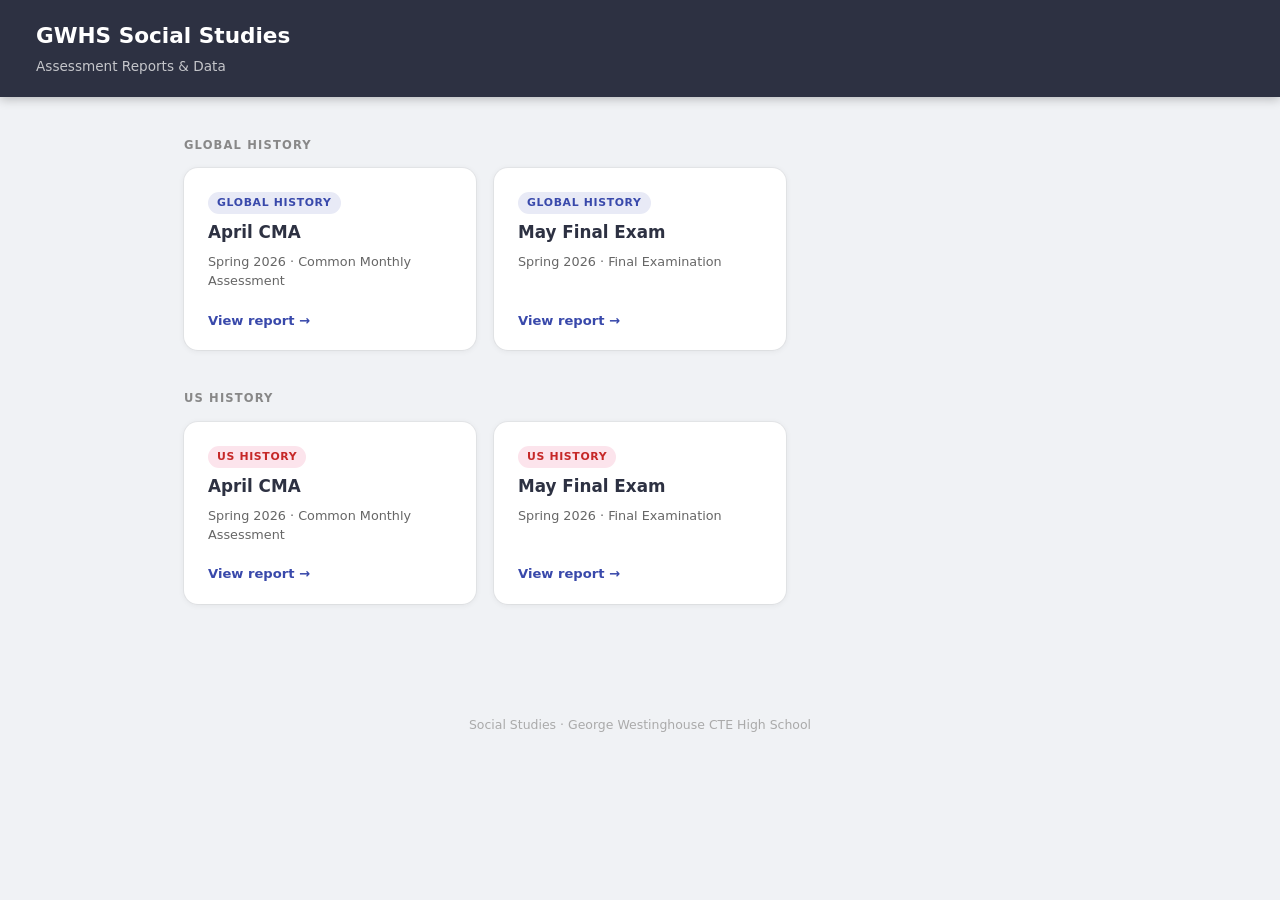
==== index.html @ 31096556 "Reports updated with CRQ Data" ====
<!DOCTYPE html>
<html lang="en">
<head>
  <meta charset="UTF-8">
  <meta name="viewport" content="width=device-width, initial-scale=1.0">
  <title>GWHS Social Studies — Reports</title>
  <style>
    *, *::before, *::after { box-sizing: border-box; }
    body {
      font-family: system-ui, -apple-system, 'Segoe UI', sans-serif;
      background: #f0f2f5;
      color: #2D3142;
      margin: 0; padding: 0; line-height: 1.5;
    }

    header {
      background: #2D3142; color: white;
      padding: 20px 36px;
      box-shadow: 0 2px 10px rgba(0,0,0,0.25);
    }
    header h1 { margin: 0; font-size: 1.35rem; font-weight: 700; }
    header p  { margin: 4px 0 0; font-size: 0.85rem; opacity: 0.72; }

    main {
      max-width: 960px; margin: 0 auto; padding: 40px 24px 80px;
    }

    .section-label {
      font-size: 0.72rem; font-weight: 700; letter-spacing: 0.1em;
      text-transform: uppercase; color: #888; margin: 40px 0 14px;
    }
    .section-label:first-child { margin-top: 0; }

    .grid {
      display: grid;
      grid-template-columns: repeat(auto-fill, minmax(260px, 1fr));
      gap: 18px;
    }

    .card {
      background: white; border-radius: 14px;
      padding: 24px 24px 20px;
      box-shadow: 0 1px 6px rgba(0,0,0,0.07), 0 0 0 1px rgba(0,0,0,0.04);
      text-decoration: none; color: inherit;
      display: flex; flex-direction: column; gap: 8px;
      transition: box-shadow .15s, transform .15s;
    }
    .card:hover {
      box-shadow: 0 4px 20px rgba(0,0,0,0.12), 0 0 0 1px rgba(0,0,0,0.06);
      transform: translateY(-2px);
    }
    .card.disabled {
      opacity: 0.55; cursor: default; pointer-events: none;
    }

    .card-badge {
      display: inline-block; font-size: 0.68rem; font-weight: 700;
      letter-spacing: 0.06em; text-transform: uppercase;
      padding: 3px 9px; border-radius: 20px; width: fit-content;
    }
    .badge-global  { background: #e8eaf6; color: #3949ab; }
    .badge-us      { background: #fce4ec; color: #c62828; }
    .badge-soon    { background: #f3f3f3; color: #999; }

    .card-title {
      font-size: 1.05rem; font-weight: 700; margin: 0;
      line-height: 1.3;
    }
    .card-meta {
      font-size: 0.8rem; color: #666; margin: 0;
    }
    .card-arrow {
      margin-top: auto; padding-top: 12px;
      font-size: 0.82rem; color: #3949ab; font-weight: 600;
    }
    .card.disabled .card-arrow { color: #bbb; }

    footer {
      text-align: center; font-size: 0.78rem; color: #aaa;
      padding: 32px 24px;
    }
  </style>
</head>
<body>

<header>
  <h1>GWHS Social Studies</h1>
  <p>Assessment Reports &amp; Data</p>
</header>

<main>

  <p class="section-label">Global History</p>
  <div class="grid">

    <a class="card" href="Global/April CMA/global_april_cma_report.html">
      <span class="card-badge badge-global">Global History</span>
      <p class="card-title">April CMA</p>
      <p class="card-meta">Spring 2026 · Common Monthly Assessment</p>
      <span class="card-arrow">View report →</span>
    </a>

    <a class="card" href="Global/May Final/global_may_final_report.html">
      <span class="card-badge badge-global">Global History</span>
      <p class="card-title">May Final Exam</p>
      <p class="card-meta">Spring 2026 · Final Examination</p>
      <span class="card-arrow">View report →</span>
    </a>

  </div>

  <p class="section-label">US History</p>
  <div class="grid">

    <a class="card" href="US/April CMA/us_april_cma_report.html">
      <span class="card-badge badge-us">US History</span>
      <p class="card-title">April CMA</p>
      <p class="card-meta">Spring 2026 · Common Monthly Assessment</p>
      <span class="card-arrow">View report →</span>
    </a>

    <a class="card" href="US/May Final/us_may_final_report.html">
      <span class="card-badge badge-us">US History</span>
      <p class="card-title">May Final Exam</p>
      <p class="card-meta">Spring 2026 · Final Examination</p>
      <span class="card-arrow">View report →</span>
    </a>

  </div>

</main>

<footer>Social Studies · George Westinghouse CTE High School</footer>

</body>
</html>
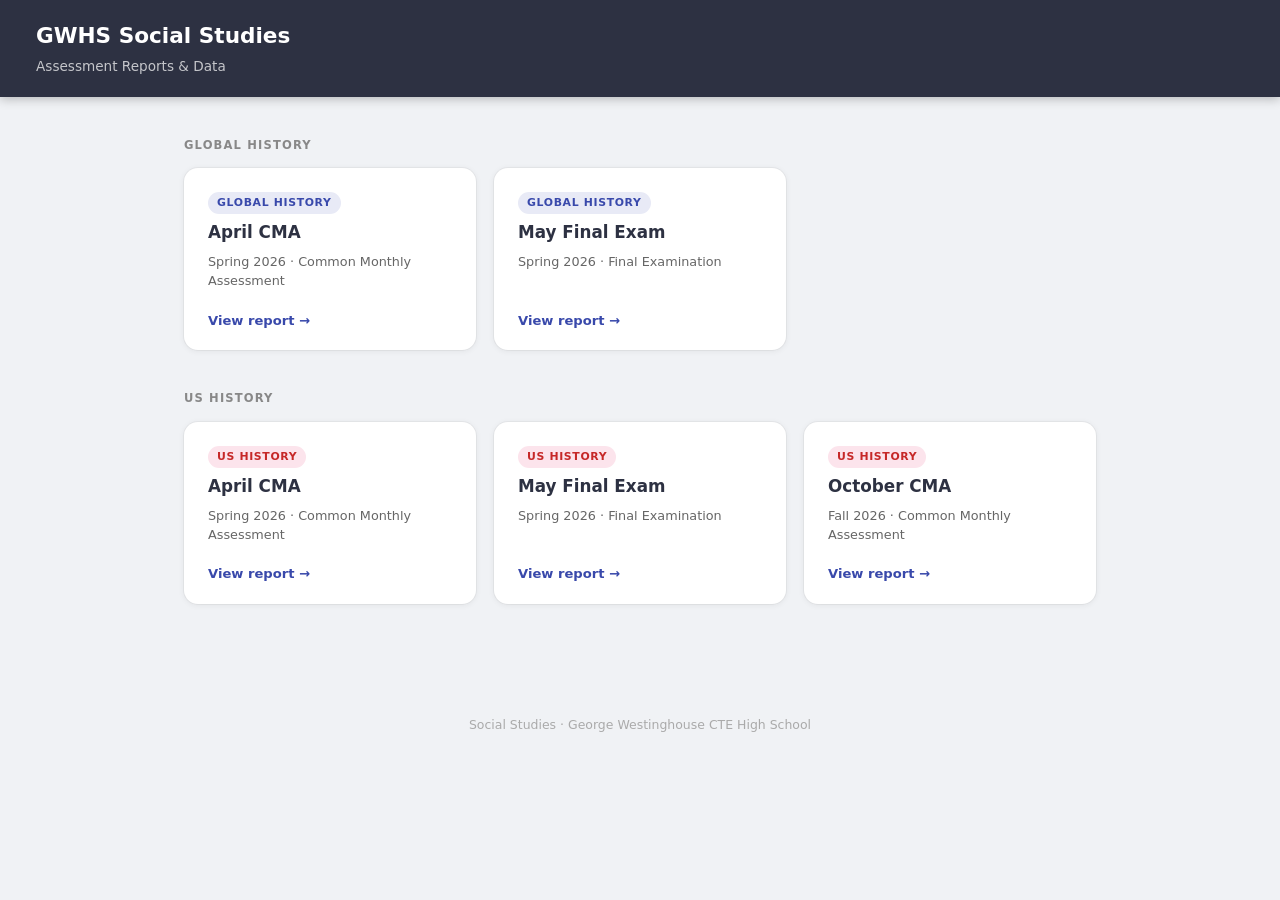
==== commit 3e129381: "October CMA Added" ====
--- a/index.html
+++ b/index.html
@@ -126,6 +126,13 @@
       <span class="card-arrow">View report →</span>
     </a>
 
+    <a class="card" href="US/October CMA/us_october_cma_report.html">
+      <span class="card-badge badge-us">US History</span>
+      <p class="card-title">October CMA</p>
+      <p class="card-meta">Fall 2026 · Common Monthly Assessment</p>
+      <span class="card-arrow">View report →</span>
+    </a>
+
   </div>
 
 </main>
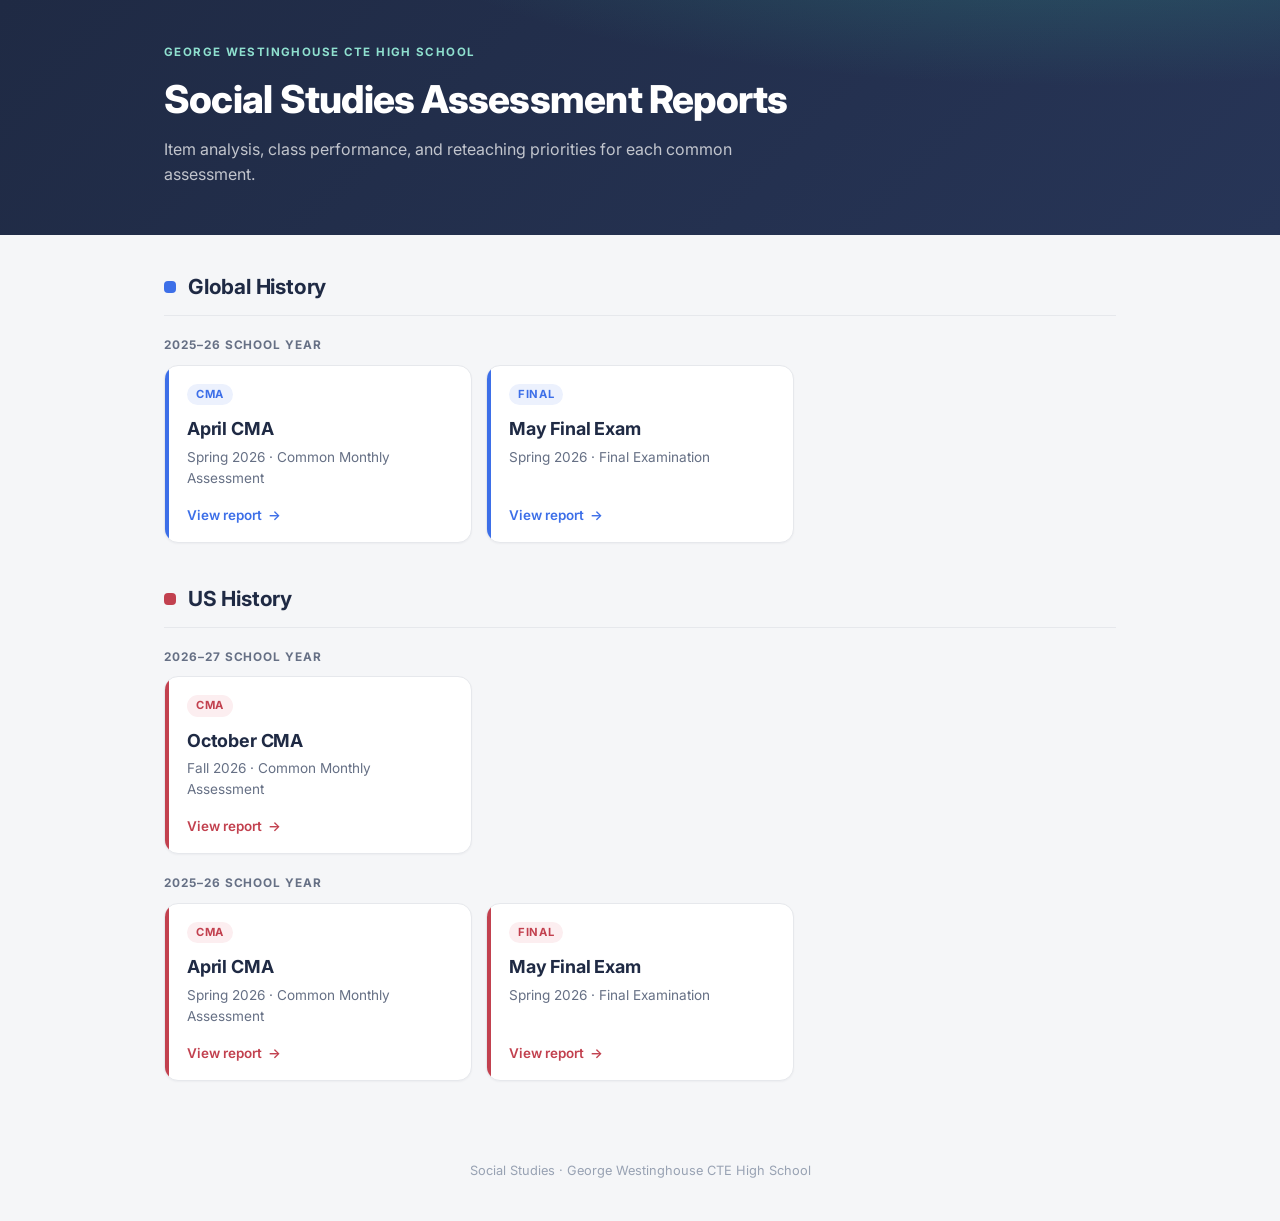
==== commit 2ab94280: "Visual Changes" ====
--- a/index.html
+++ b/index.html
@@ -4,136 +4,152 @@
   <meta charset="UTF-8">
   <meta name="viewport" content="width=device-width, initial-scale=1.0">
   <title>GWHS Social Studies — Reports</title>
+  <link rel="preconnect" href="https://fonts.googleapis.com">
+  <link rel="preconnect" href="https://fonts.gstatic.com" crossorigin>
+  <link href="https://fonts.googleapis.com/css2?family=Inter:wght@400;500;600;700;800&display=swap" rel="stylesheet">
   <style>
+    :root {
+      --navy: #1F2A44; --ink: #2B3448; --muted: #667085; --line: #E6E8EC;
+      --bg: #F5F6F8; --card: #FFFFFF; --accent-ink: #1F7F6D;
+      --global: #3D6FE8; --global-tint: #ECF1FD;
+      --us: #C2414F;     --us-tint: #FCEEF0;
+    }
     *, *::before, *::after { box-sizing: border-box; }
     body {
-      font-family: system-ui, -apple-system, 'Segoe UI', sans-serif;
-      background: #f0f2f5;
-      color: #2D3142;
-      margin: 0; padding: 0; line-height: 1.5;
+      font-family: Inter, system-ui, -apple-system, 'Segoe UI', sans-serif;
+      background: var(--bg); color: var(--ink); margin: 0; line-height: 1.55;
+      -webkit-font-smoothing: antialiased;
     }
 
-    header {
-      background: #2D3142; color: white;
-      padding: 20px 36px;
-      box-shadow: 0 2px 10px rgba(0,0,0,0.25);
+    .hero {
+      background: radial-gradient(1200px 300px at 85% -40%, rgba(53,174,151,.35), transparent 60%),
+                  linear-gradient(135deg, #1F2A44 0%, #273557 100%);
+      color: white; padding: 44px 8px 48px;
     }
-    header h1 { margin: 0; font-size: 1.35rem; font-weight: 700; }
-    header p  { margin: 4px 0 0; font-size: 0.85rem; opacity: 0.72; }
+    .hero-inner { max-width: 1000px; margin: 0 auto; padding: 0 24px; }
+    .eyebrow {
+      font-size: .72rem; font-weight: 700; letter-spacing: .12em; text-transform: uppercase;
+      color: #8FE0CF; margin: 0 0 8px;
+    }
+    .hero h1 { margin: 0; font-size: clamp(1.7rem, 4vw, 2.4rem); font-weight: 800; letter-spacing: -.02em; }
+    .hero p.lede { margin: 8px 0 0; font-size: 1rem; color: rgba(255,255,255,.72); max-width: 60ch; }
 
-    main {
-      max-width: 960px; margin: 0 auto; padding: 40px 24px 80px;
+    main { max-width: 1000px; margin: 0 auto; padding: 36px 24px 72px; }
+
+    .subject { margin-top: 40px; }
+    .subject:first-child { margin-top: 0; }
+    .subject-head {
+      display: flex; align-items: center; gap: 12px;
+      padding-bottom: 12px; border-bottom: 1px solid var(--line); margin-bottom: 4px;
+    }
+    .subject-dot { width: 12px; height: 12px; border-radius: 4px; background: var(--c); }
+    .subject-head h2 { margin: 0; font-size: 1.3rem; font-weight: 700; color: var(--navy); letter-spacing: -.01em; }
+
+    .year-label {
+      font-size: .74rem; font-weight: 700; letter-spacing: .08em; text-transform: uppercase;
+      color: var(--muted); margin: 20px 0 10px;
     }
 
-    .section-label {
-      font-size: 0.72rem; font-weight: 700; letter-spacing: 0.1em;
-      text-transform: uppercase; color: #888; margin: 40px 0 14px;
-    }
-    .section-label:first-child { margin-top: 0; }
-
-    .grid {
-      display: grid;
-      grid-template-columns: repeat(auto-fill, minmax(260px, 1fr));
-      gap: 18px;
-    }
+    .grid { display: grid; grid-template-columns: repeat(auto-fill, minmax(280px, 1fr)); gap: 14px; }
 
     .card {
-      background: white; border-radius: 14px;
-      padding: 24px 24px 20px;
-      box-shadow: 0 1px 6px rgba(0,0,0,0.07), 0 0 0 1px rgba(0,0,0,0.04);
-      text-decoration: none; color: inherit;
-      display: flex; flex-direction: column; gap: 8px;
-      transition: box-shadow .15s, transform .15s;
+      position: relative; display: flex; flex-direction: column; gap: 4px;
+      background: var(--card); border: 1px solid var(--line); border-radius: 14px;
+      padding: 18px 20px 16px 22px; text-decoration: none; color: inherit; overflow: hidden;
+      box-shadow: 0 1px 2px rgba(16,24,40,.04);
+      transition: box-shadow .15s, transform .15s, border-color .15s;
     }
-    .card:hover {
-      box-shadow: 0 4px 20px rgba(0,0,0,0.12), 0 0 0 1px rgba(0,0,0,0.06);
-      transform: translateY(-2px);
+    .card::before { content: ''; position: absolute; inset: 0 auto 0 0; width: 4px; background: var(--c); }
+    .card:hover { transform: translateY(-2px); border-color: #D0D5DD; box-shadow: 0 8px 24px rgba(16,24,40,.08); }
+    .card:focus-visible { outline: 2px solid var(--c); outline-offset: 2px; }
+
+    .card-type {
+      align-self: flex-start; font-size: .7rem; font-weight: 700; letter-spacing: .06em;
+      text-transform: uppercase; color: var(--c); background: var(--tint);
+      padding: 2px 9px; border-radius: 999px;
     }
-    .card.disabled {
-      opacity: 0.55; cursor: default; pointer-events: none;
+    .card-title { font-size: 1.12rem; font-weight: 700; color: var(--navy); margin: 6px 0 0; letter-spacing: -.01em; }
+    .card-meta { font-size: .85rem; color: var(--muted); margin: 0; }
+    .card-arrow {
+      margin-top: auto; padding-top: 12px; font-size: .84rem; font-weight: 600; color: var(--c);
+      display: inline-flex; align-items: center; gap: 6px;
     }
+    .card-arrow span { transition: transform .15s; }
+    .card:hover .card-arrow span { transform: translateX(3px); }
 
-    .card-badge {
-      display: inline-block; font-size: 0.68rem; font-weight: 700;
-      letter-spacing: 0.06em; text-transform: uppercase;
-      padding: 3px 9px; border-radius: 20px; width: fit-content;
-    }
-    .badge-global  { background: #e8eaf6; color: #3949ab; }
-    .badge-us      { background: #fce4ec; color: #c62828; }
-    .badge-soon    { background: #f3f3f3; color: #999; }
+    .global { --c: var(--global); --tint: var(--global-tint); }
+    .us     { --c: var(--us);     --tint: var(--us-tint); }
 
-    .card-title {
-      font-size: 1.05rem; font-weight: 700; margin: 0;
-      line-height: 1.3;
-    }
-    .card-meta {
-      font-size: 0.8rem; color: #666; margin: 0;
-    }
-    .card-arrow {
-      margin-top: auto; padding-top: 12px;
-      font-size: 0.82rem; color: #3949ab; font-weight: 600;
-    }
-    .card.disabled .card-arrow { color: #bbb; }
+    footer { text-align: center; font-size: .8rem; color: #98A2B3; padding: 8px 24px 40px; }
 
-    footer {
-      text-align: center; font-size: 0.78rem; color: #aaa;
-      padding: 32px 24px;
+    @media (max-width: 640px) {
+      .hero { padding: 28px 0 32px; }
+      .hero-inner { padding: 0 16px; }
+      main { padding: 24px 16px 48px; }
     }
   </style>
 </head>
 <body>
 
-<header>
-  <h1>GWHS Social Studies</h1>
-  <p>Assessment Reports &amp; Data</p>
+<header class="hero">
+  <div class="hero-inner">
+    <p class="eyebrow">George Westinghouse CTE High School</p>
+    <h1>Social Studies Assessment Reports</h1>
+    <p class="lede">Item analysis, class performance, and reteaching priorities for each common assessment.</p>
+  </div>
 </header>
 
 <main>
 
-  <p class="section-label">Global History</p>
-  <div class="grid">
+  <section class="subject global">
+    <div class="subject-head"><span class="subject-dot"></span><h2>Global History</h2></div>
 
-    <a class="card" href="Global/April CMA/global_april_cma_report.html">
-      <span class="card-badge badge-global">Global History</span>
-      <p class="card-title">April CMA</p>
-      <p class="card-meta">Spring 2026 · Common Monthly Assessment</p>
-      <span class="card-arrow">View report →</span>
-    </a>
+    <p class="year-label">2025–26 School Year</p>
+    <div class="grid">
+      <a class="card global" href="Global/April CMA/global_april_cma_report.html">
+        <span class="card-type">CMA</span>
+        <p class="card-title">April CMA</p>
+        <p class="card-meta">Spring 2026 · Common Monthly Assessment</p>
+        <span class="card-arrow">View report <span>→</span></span>
+      </a>
+      <a class="card global" href="Global/May Final/global_may_final_report.html">
+        <span class="card-type">Final</span>
+        <p class="card-title">May Final Exam</p>
+        <p class="card-meta">Spring 2026 · Final Examination</p>
+        <span class="card-arrow">View report <span>→</span></span>
+      </a>
+    </div>
+  </section>
 
-    <a class="card" href="Global/May Final/global_may_final_report.html">
-      <span class="card-badge badge-global">Global History</span>
-      <p class="card-title">May Final Exam</p>
-      <p class="card-meta">Spring 2026 · Final Examination</p>
-      <span class="card-arrow">View report →</span>
-    </a>
+  <section class="subject us">
+    <div class="subject-head"><span class="subject-dot"></span><h2>US History</h2></div>
 
-  </div>
+    <p class="year-label">2026–27 School Year</p>
+    <div class="grid">
+      <a class="card us" href="US/October CMA/us_october_cma_report.html">
+        <span class="card-type">CMA</span>
+        <p class="card-title">October CMA</p>
+        <p class="card-meta">Fall 2026 · Common Monthly Assessment</p>
+        <span class="card-arrow">View report <span>→</span></span>
+      </a>
+    </div>
 
-  <p class="section-label">US History</p>
-  <div class="grid">
-
-    <a class="card" href="US/April CMA/us_april_cma_report.html">
-      <span class="card-badge badge-us">US History</span>
-      <p class="card-title">April CMA</p>
-      <p class="card-meta">Spring 2026 · Common Monthly Assessment</p>
-      <span class="card-arrow">View report →</span>
-    </a>
-
-    <a class="card" href="US/May Final/us_may_final_report.html">
-      <span class="card-badge badge-us">US History</span>
-      <p class="card-title">May Final Exam</p>
-      <p class="card-meta">Spring 2026 · Final Examination</p>
-      <span class="card-arrow">View report →</span>
-    </a>
-
-    <a class="card" href="US/October CMA/us_october_cma_report.html">
-      <span class="card-badge badge-us">US History</span>
-      <p class="card-title">October CMA</p>
-      <p class="card-meta">Fall 2026 · Common Monthly Assessment</p>
-      <span class="card-arrow">View report →</span>
-    </a>
-
-  </div>
+    <p class="year-label">2025–26 School Year</p>
+    <div class="grid">
+      <a class="card us" href="US/April CMA/us_april_cma_report.html">
+        <span class="card-type">CMA</span>
+        <p class="card-title">April CMA</p>
+        <p class="card-meta">Spring 2026 · Common Monthly Assessment</p>
+        <span class="card-arrow">View report <span>→</span></span>
+      </a>
+      <a class="card us" href="US/May Final/us_may_final_report.html">
+        <span class="card-type">Final</span>
+        <p class="card-title">May Final Exam</p>
+        <p class="card-meta">Spring 2026 · Final Examination</p>
+        <span class="card-arrow">View report <span>→</span></span>
+      </a>
+    </div>
+  </section>
 
 </main>
 
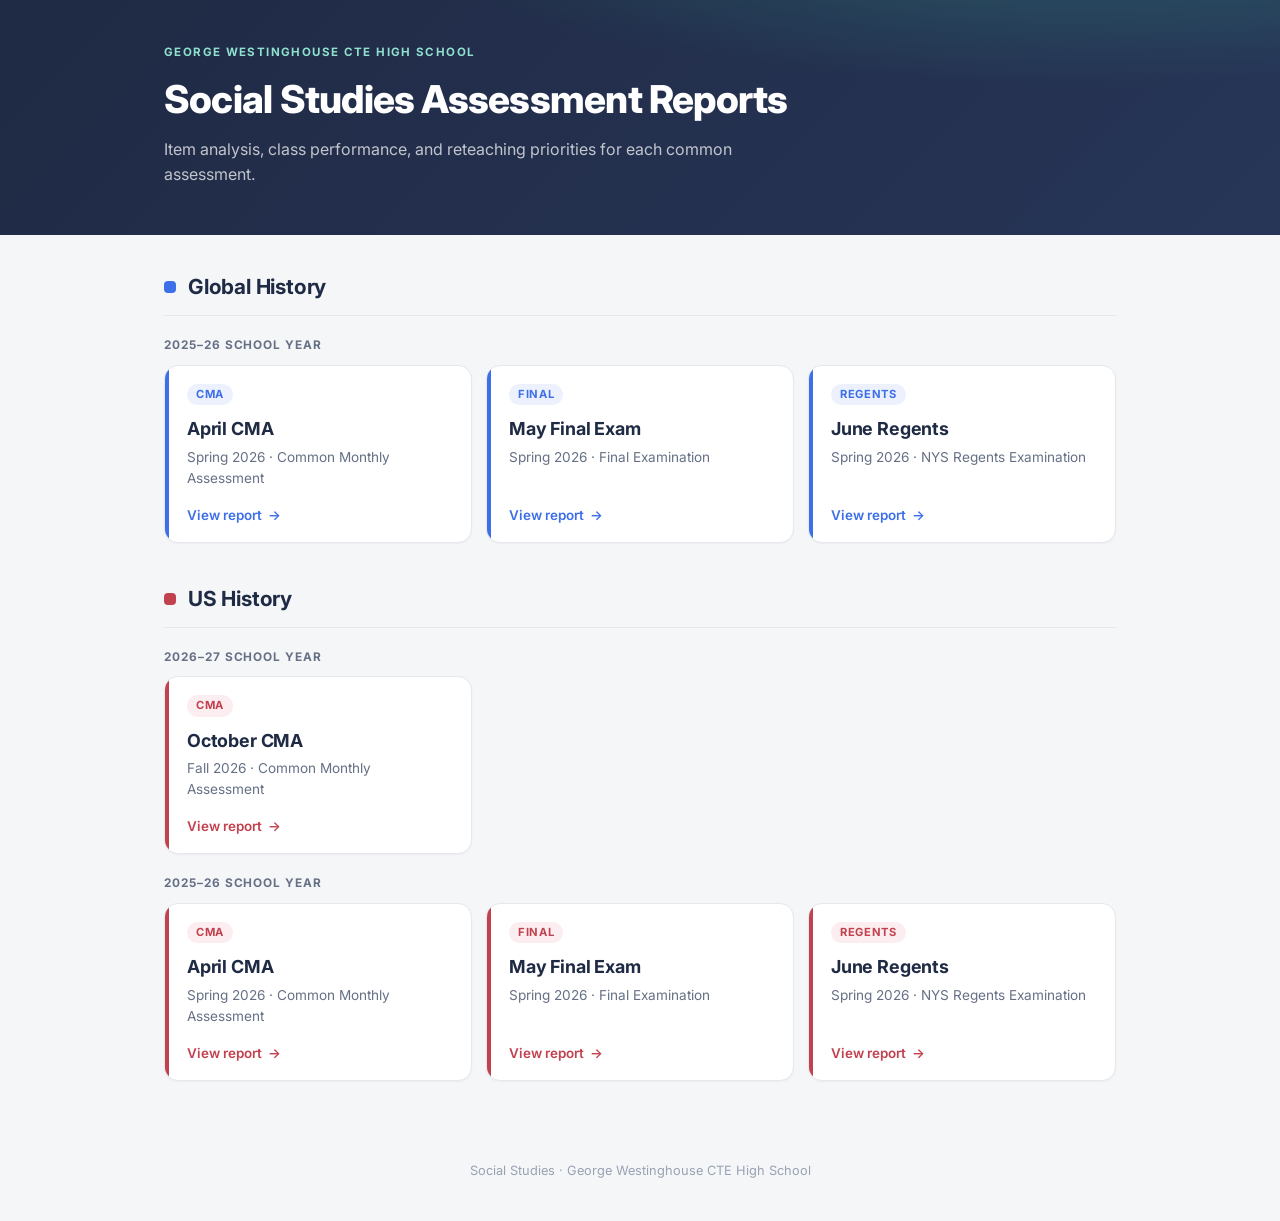
==== commit 26e4b194: "Regents added" ====
--- a/index.html
+++ b/index.html
@@ -4,6 +4,7 @@
   <meta charset="UTF-8">
   <meta name="viewport" content="width=device-width, initial-scale=1.0">
   <title>GWHS Social Studies — Reports</title>
+  <link rel="icon" type="image/webp" href="https://www.westinghousehs.org/images/index-page/gwhs-logo.webp">
   <link rel="preconnect" href="https://fonts.googleapis.com">
   <link rel="preconnect" href="https://fonts.gstatic.com" crossorigin>
   <link href="https://fonts.googleapis.com/css2?family=Inter:wght@400;500;600;700;800&display=swap" rel="stylesheet">
@@ -118,6 +119,12 @@
         <p class="card-meta">Spring 2026 · Final Examination</p>
         <span class="card-arrow">View report <span>→</span></span>
       </a>
+      <a class="card global" href="Global/June Regents/global_june_regents_report.html">
+        <span class="card-type">Regents</span>
+        <p class="card-title">June Regents</p>
+        <p class="card-meta">Spring 2026 · NYS Regents Examination</p>
+        <span class="card-arrow">View report <span>→</span></span>
+      </a>
     </div>
   </section>
 
@@ -148,6 +155,12 @@
         <p class="card-meta">Spring 2026 · Final Examination</p>
         <span class="card-arrow">View report <span>→</span></span>
       </a>
+      <a class="card us" href="US/June Regents/us_june_regents_report.html">
+        <span class="card-type">Regents</span>
+        <p class="card-title">June Regents</p>
+        <p class="card-meta">Spring 2026 · NYS Regents Examination</p>
+        <span class="card-arrow">View report <span>→</span></span>
+      </a>
     </div>
   </section>
 
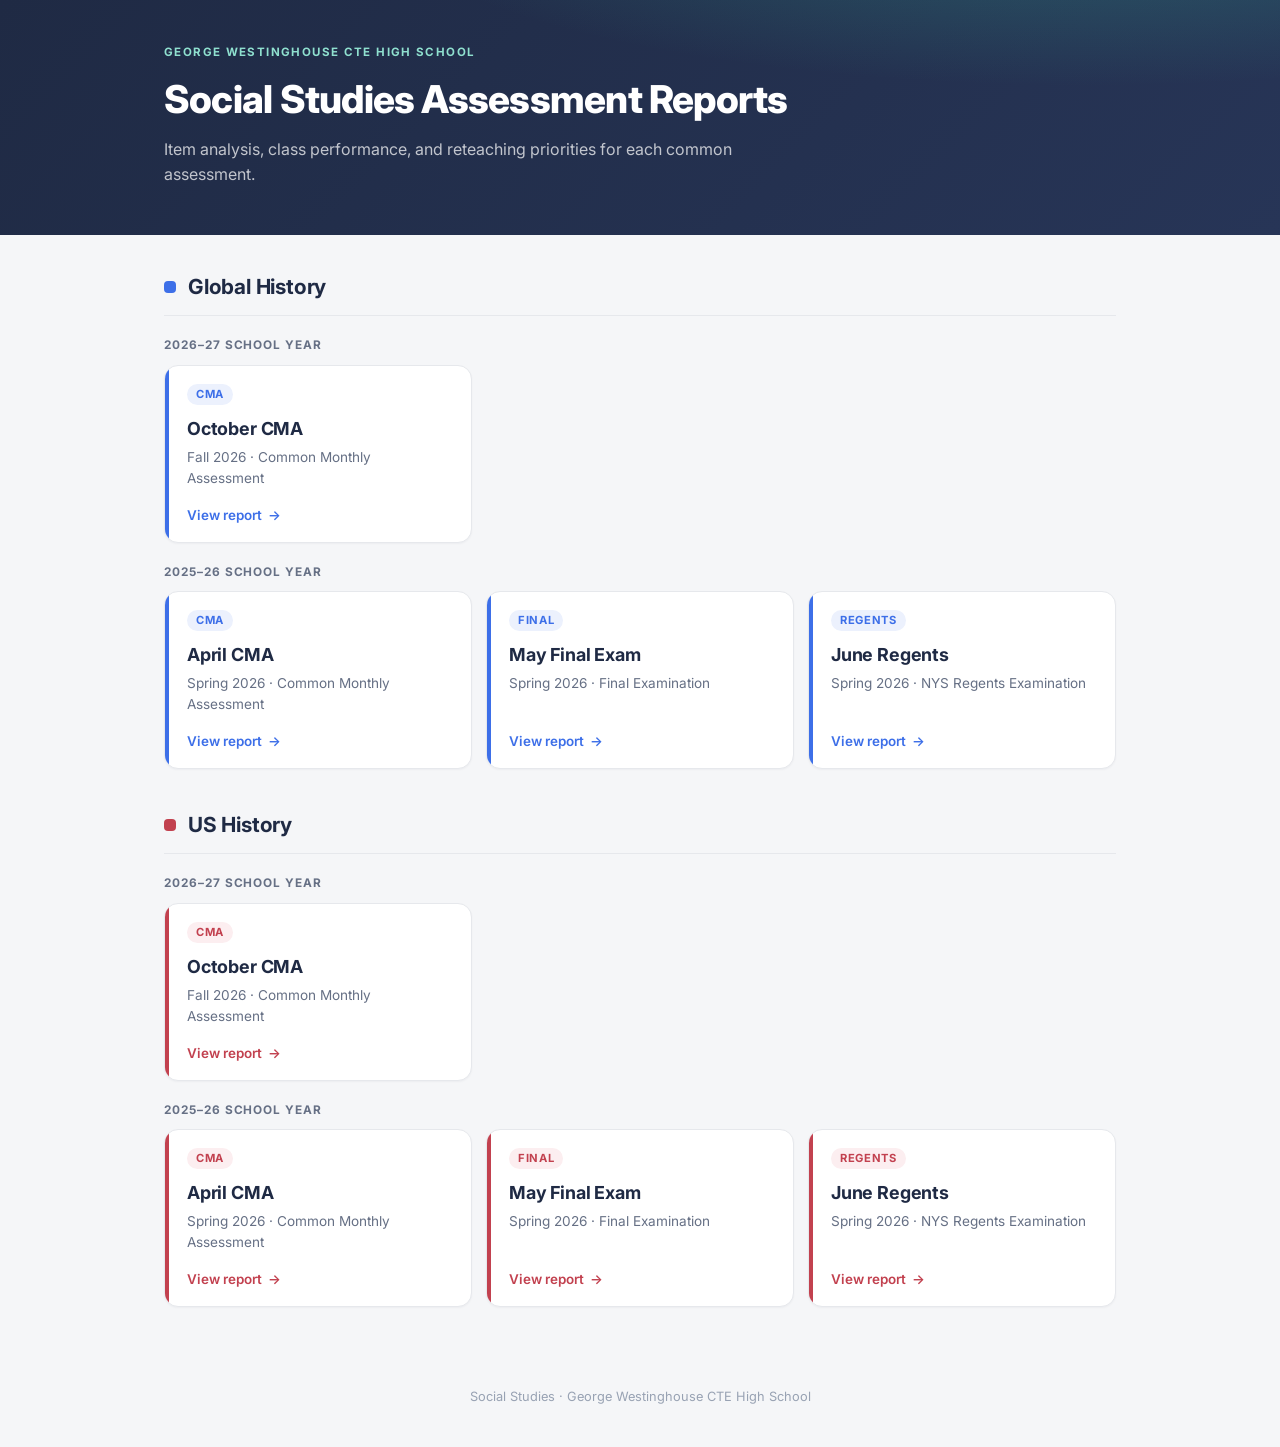
==== commit 3867fc28: "Added Global October CMA" ====
--- a/index.html
+++ b/index.html
@@ -105,6 +105,16 @@
   <section class="subject global">
     <div class="subject-head"><span class="subject-dot"></span><h2>Global History</h2></div>
 
+    <p class="year-label">2026–27 School Year</p>
+    <div class="grid">
+      <a class="card global" href="Global/October CMA/global_october_cma_report.html">
+        <span class="card-type">CMA</span>
+        <p class="card-title">October CMA</p>
+        <p class="card-meta">Fall 2026 · Common Monthly Assessment</p>
+        <span class="card-arrow">View report <span>→</span></span>
+      </a>
+    </div>
+
     <p class="year-label">2025–26 School Year</p>
     <div class="grid">
       <a class="card global" href="Global/April CMA/global_april_cma_report.html">
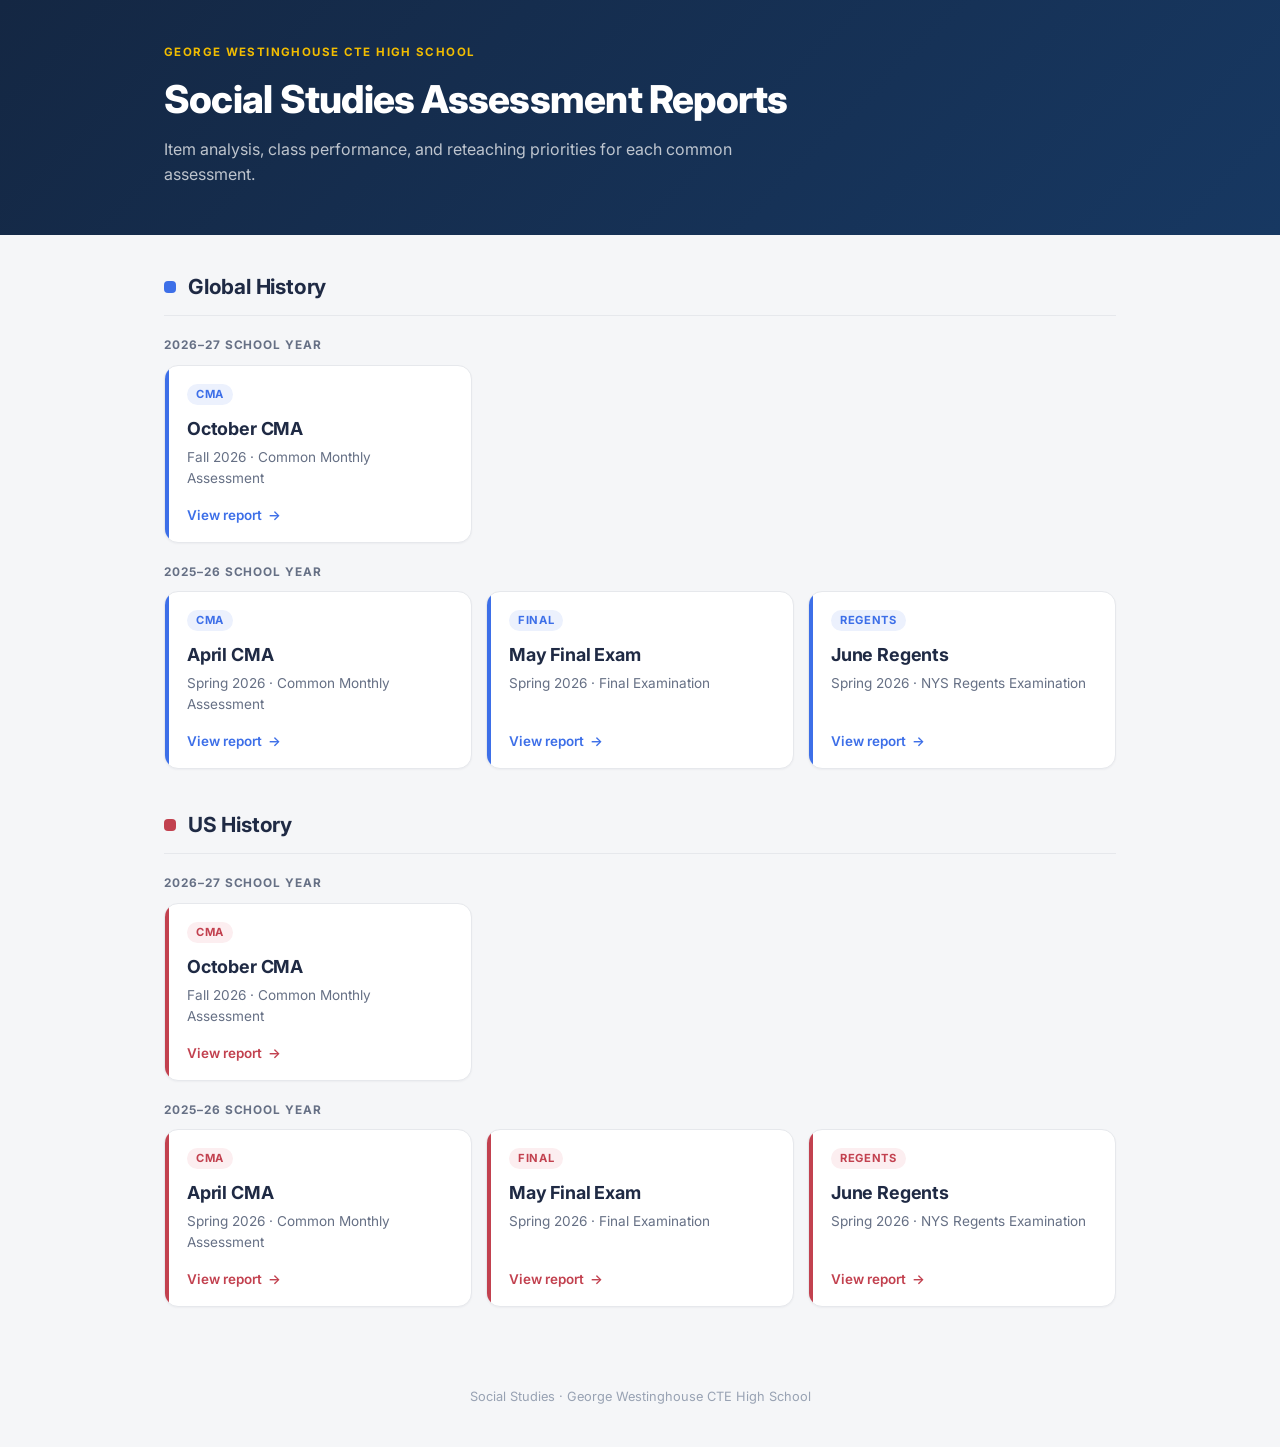
==== commit efb77789: "Regenerated with new colors" ====
--- a/index.html
+++ b/index.html
@@ -23,14 +23,13 @@
     }
 
     .hero {
-      background: radial-gradient(1200px 300px at 85% -40%, rgba(53,174,151,.35), transparent 60%),
-                  linear-gradient(135deg, #1F2A44 0%, #273557 100%);
+      background: linear-gradient(135deg, #142743 0%, #173862 100%);
       color: white; padding: 44px 8px 48px;
     }
     .hero-inner { max-width: 1000px; margin: 0 auto; padding: 0 24px; }
     .eyebrow {
       font-size: .72rem; font-weight: 700; letter-spacing: .12em; text-transform: uppercase;
-      color: #8FE0CF; margin: 0 0 8px;
+      color: #f2bd00; margin: 0 0 8px;
     }
     .hero h1 { margin: 0; font-size: clamp(1.7rem, 4vw, 2.4rem); font-weight: 800; letter-spacing: -.02em; }
     .hero p.lede { margin: 8px 0 0; font-size: 1rem; color: rgba(255,255,255,.72); max-width: 60ch; }
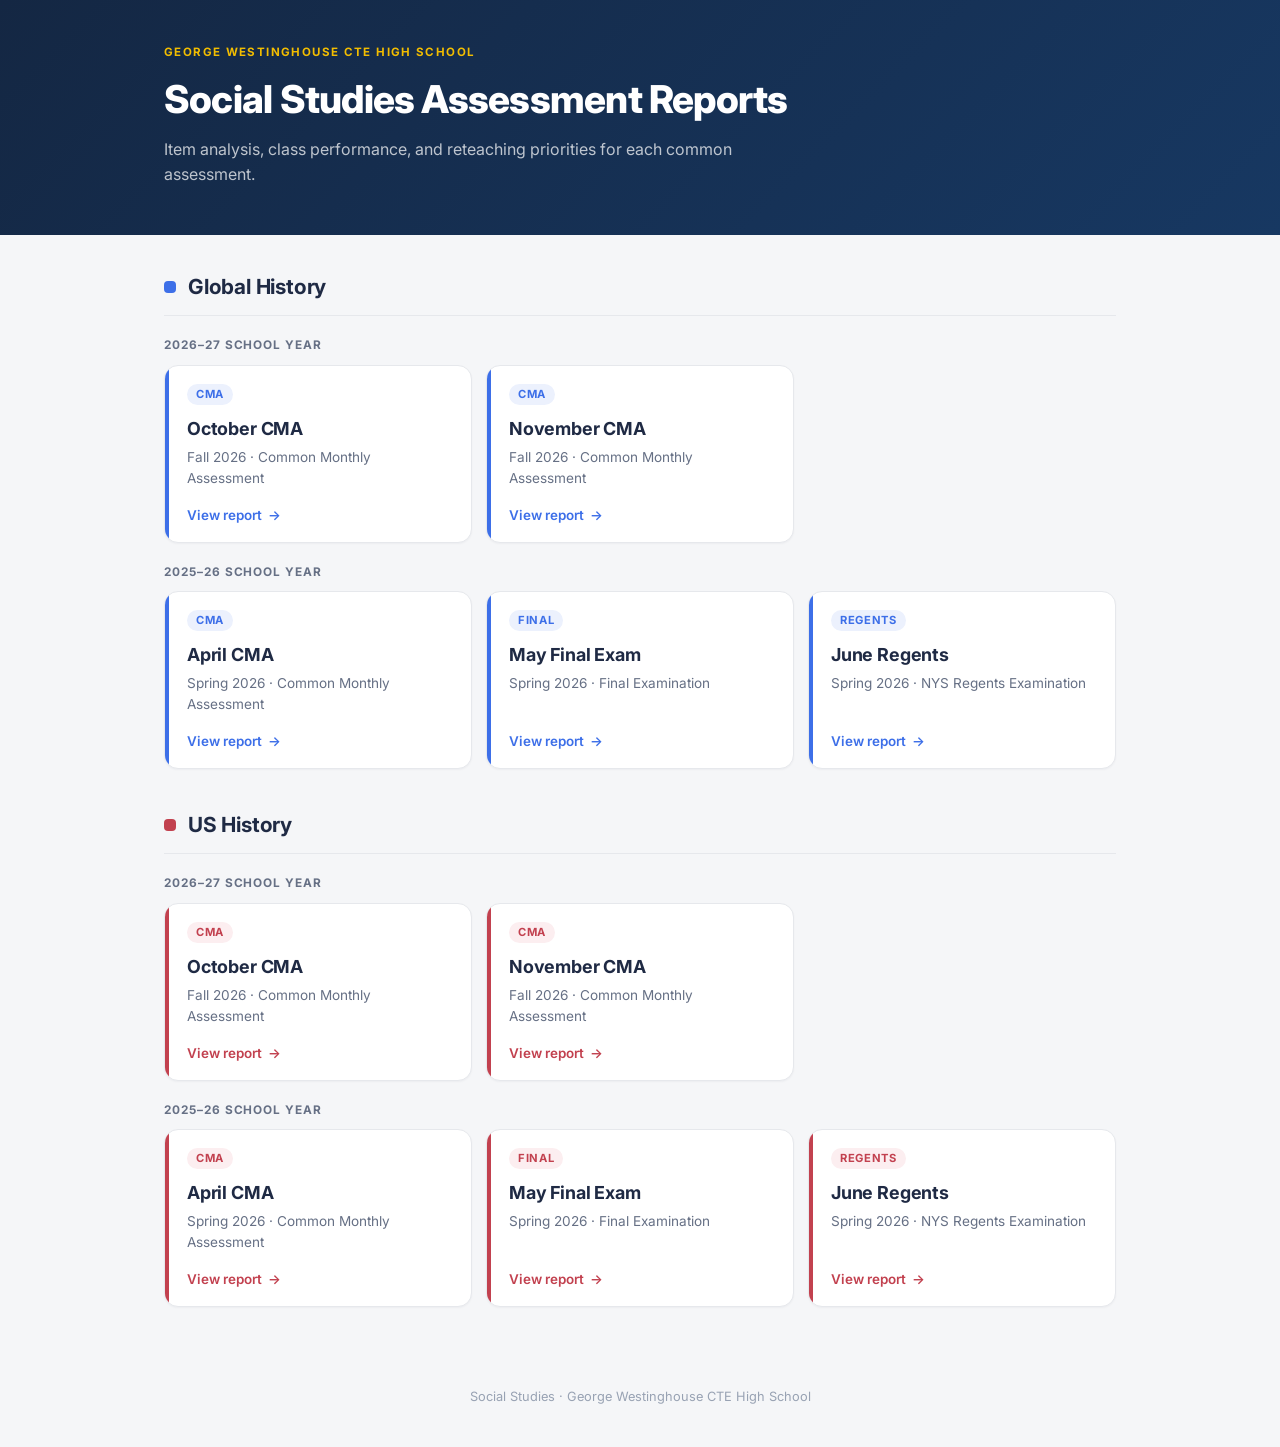
==== commit 4bde16bc: "Add Global and US November CMA reports New report.yml configs and rendered reports for the November " ====
--- a/index.html
+++ b/index.html
@@ -112,6 +112,12 @@
         <p class="card-meta">Fall 2026 · Common Monthly Assessment</p>
         <span class="card-arrow">View report <span>→</span></span>
       </a>
+      <a class="card global" href="Global/November CMA/global_november_cma_report.html">
+        <span class="card-type">CMA</span>
+        <p class="card-title">November CMA</p>
+        <p class="card-meta">Fall 2026 · Common Monthly Assessment</p>
+        <span class="card-arrow">View report <span>→</span></span>
+      </a>
     </div>
 
     <p class="year-label">2025–26 School Year</p>
@@ -148,6 +154,12 @@
         <p class="card-meta">Fall 2026 · Common Monthly Assessment</p>
         <span class="card-arrow">View report <span>→</span></span>
       </a>
+      <a class="card us" href="US/November CMA/us_november_cma_report.html">
+        <span class="card-type">CMA</span>
+        <p class="card-title">November CMA</p>
+        <p class="card-meta">Fall 2026 · Common Monthly Assessment</p>
+        <span class="card-arrow">View report <span>→</span></span>
+      </a>
     </div>
 
     <p class="year-label">2025–26 School Year</p>
